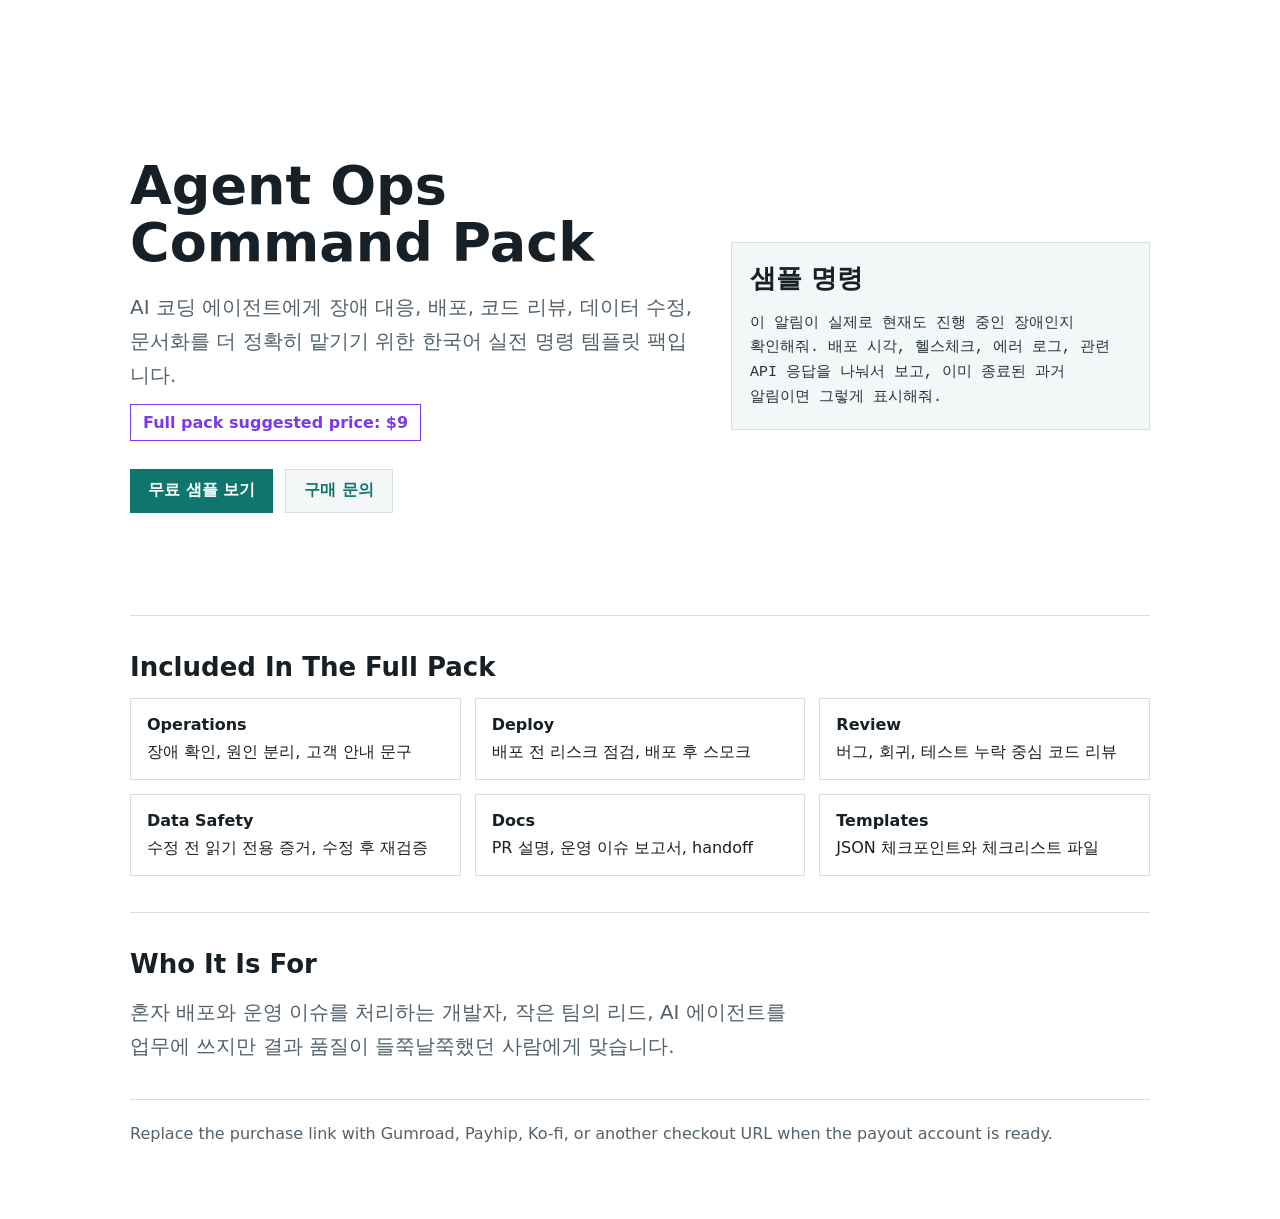
==== index.html @ 6682c503 "Create Agent Ops Command Pack teaser" ====
<!doctype html>
<html lang="ko">
  <head>
    <meta charset="utf-8" />
    <meta name="viewport" content="width=device-width, initial-scale=1" />
    <meta
      name="description"
      content="AI 코딩 에이전트에게 장애 대응, 배포, 코드 리뷰, 데이터 수정, 문서화를 맡길 때 쓰는 한국어 명령 템플릿 팩."
    />
    <title>Agent Ops Command Pack</title>
    <style>
      :root {
        color-scheme: light;
        --ink: #172026;
        --muted: #52616b;
        --line: #d6dde3;
        --surface: #ffffff;
        --soft: #f4f7f8;
        --accent: #0f766e;
        --accent-2: #7c3aed;
      }
      * {
        box-sizing: border-box;
      }
      body {
        margin: 0;
        font-family: ui-sans-serif, system-ui, -apple-system, BlinkMacSystemFont, "Segoe UI", sans-serif;
        color: var(--ink);
        background: var(--surface);
      }
      main {
        max-width: 1060px;
        margin: 0 auto;
        padding: 56px 20px 76px;
      }
      .hero {
        display: grid;
        grid-template-columns: minmax(0, 1.15fr) minmax(320px, 0.85fr);
        gap: 34px;
        align-items: center;
        min-height: 560px;
        border-bottom: 1px solid var(--line);
      }
      h1 {
        margin: 0 0 18px;
        font-size: 54px;
        line-height: 1.05;
        letter-spacing: 0;
      }
      .lead {
        margin: 0;
        max-width: 680px;
        color: var(--muted);
        font-size: 20px;
        line-height: 1.7;
      }
      .actions {
        display: flex;
        flex-wrap: wrap;
        gap: 12px;
        margin-top: 28px;
      }
      a.button {
        display: inline-flex;
        align-items: center;
        justify-content: center;
        min-height: 44px;
        padding: 0 18px;
        color: #fff;
        background: var(--accent);
        text-decoration: none;
        font-weight: 800;
      }
      a.button.secondary {
        color: var(--accent);
        background: var(--soft);
        border: 1px solid var(--line);
      }
      .preview {
        border: 1px solid var(--line);
        background: var(--soft);
        padding: 18px;
      }
      .preview h2 {
        margin-top: 0;
      }
      pre {
        margin: 0;
        white-space: pre-wrap;
        word-break: keep-all;
        line-height: 1.65;
        font-size: 15px;
        color: #24343c;
      }
      section {
        padding: 36px 0;
        border-bottom: 1px solid var(--line);
      }
      h2 {
        margin: 0 0 16px;
        font-size: 26px;
      }
      .grid {
        display: grid;
        grid-template-columns: repeat(3, minmax(0, 1fr));
        gap: 14px;
      }
      .cell {
        border: 1px solid var(--line);
        padding: 16px;
        background: #fff;
      }
      .cell strong {
        display: block;
        margin-bottom: 8px;
      }
      .price {
        display: inline-flex;
        margin-top: 12px;
        padding: 8px 12px;
        border: 1px solid var(--accent-2);
        color: var(--accent-2);
        font-weight: 800;
      }
      footer {
        padding-top: 24px;
        color: var(--muted);
      }
      @media (max-width: 780px) {
        .hero {
          grid-template-columns: 1fr;
          min-height: auto;
          padding-bottom: 34px;
        }
        h1 {
          font-size: 40px;
        }
        .grid {
          grid-template-columns: 1fr;
        }
      }
    </style>
  </head>
  <body>
    <main>
      <div class="hero">
        <div>
          <h1>Agent Ops Command Pack</h1>
          <p class="lead">
            AI 코딩 에이전트에게 장애 대응, 배포, 코드 리뷰, 데이터 수정, 문서화를 더 정확히 맡기기 위한 한국어 실전 명령 템플릿 팩입니다.
          </p>
          <div class="price">Full pack suggested price: $9</div>
          <div class="actions">
            <a class="button" href="samples.md">무료 샘플 보기</a>
            <a class="button secondary" href="https://github.com/mysubb01/agent-ops-command-pack-teaser/issues/new?title=Agent%20Ops%20Command%20Pack%20purchase">구매 문의</a>
          </div>
        </div>
        <div class="preview">
          <h2>샘플 명령</h2>
          <pre>이 알림이 실제로 현재도 진행 중인 장애인지 확인해줘. 배포 시각, 헬스체크, 에러 로그, 관련 API 응답을 나눠서 보고, 이미 종료된 과거 알림이면 그렇게 표시해줘.</pre>
        </div>
      </div>

      <section>
        <h2>Included In The Full Pack</h2>
        <div class="grid">
          <div class="cell"><strong>Operations</strong>장애 확인, 원인 분리, 고객 안내 문구</div>
          <div class="cell"><strong>Deploy</strong>배포 전 리스크 점검, 배포 후 스모크</div>
          <div class="cell"><strong>Review</strong>버그, 회귀, 테스트 누락 중심 코드 리뷰</div>
          <div class="cell"><strong>Data Safety</strong>수정 전 읽기 전용 증거, 수정 후 재검증</div>
          <div class="cell"><strong>Docs</strong>PR 설명, 운영 이슈 보고서, handoff</div>
          <div class="cell"><strong>Templates</strong>JSON 체크포인트와 체크리스트 파일</div>
        </div>
      </section>

      <section>
        <h2>Who It Is For</h2>
        <p class="lead">
          혼자 배포와 운영 이슈를 처리하는 개발자, 작은 팀의 리드, AI 에이전트를 업무에 쓰지만 결과 품질이 들쭉날쭉했던 사람에게 맞습니다.
        </p>
      </section>

      <footer>
        Replace the purchase link with Gumroad, Payhip, Ko-fi, or another checkout URL when the payout account is ready.
      </footer>
    </main>
  </body>
</html>
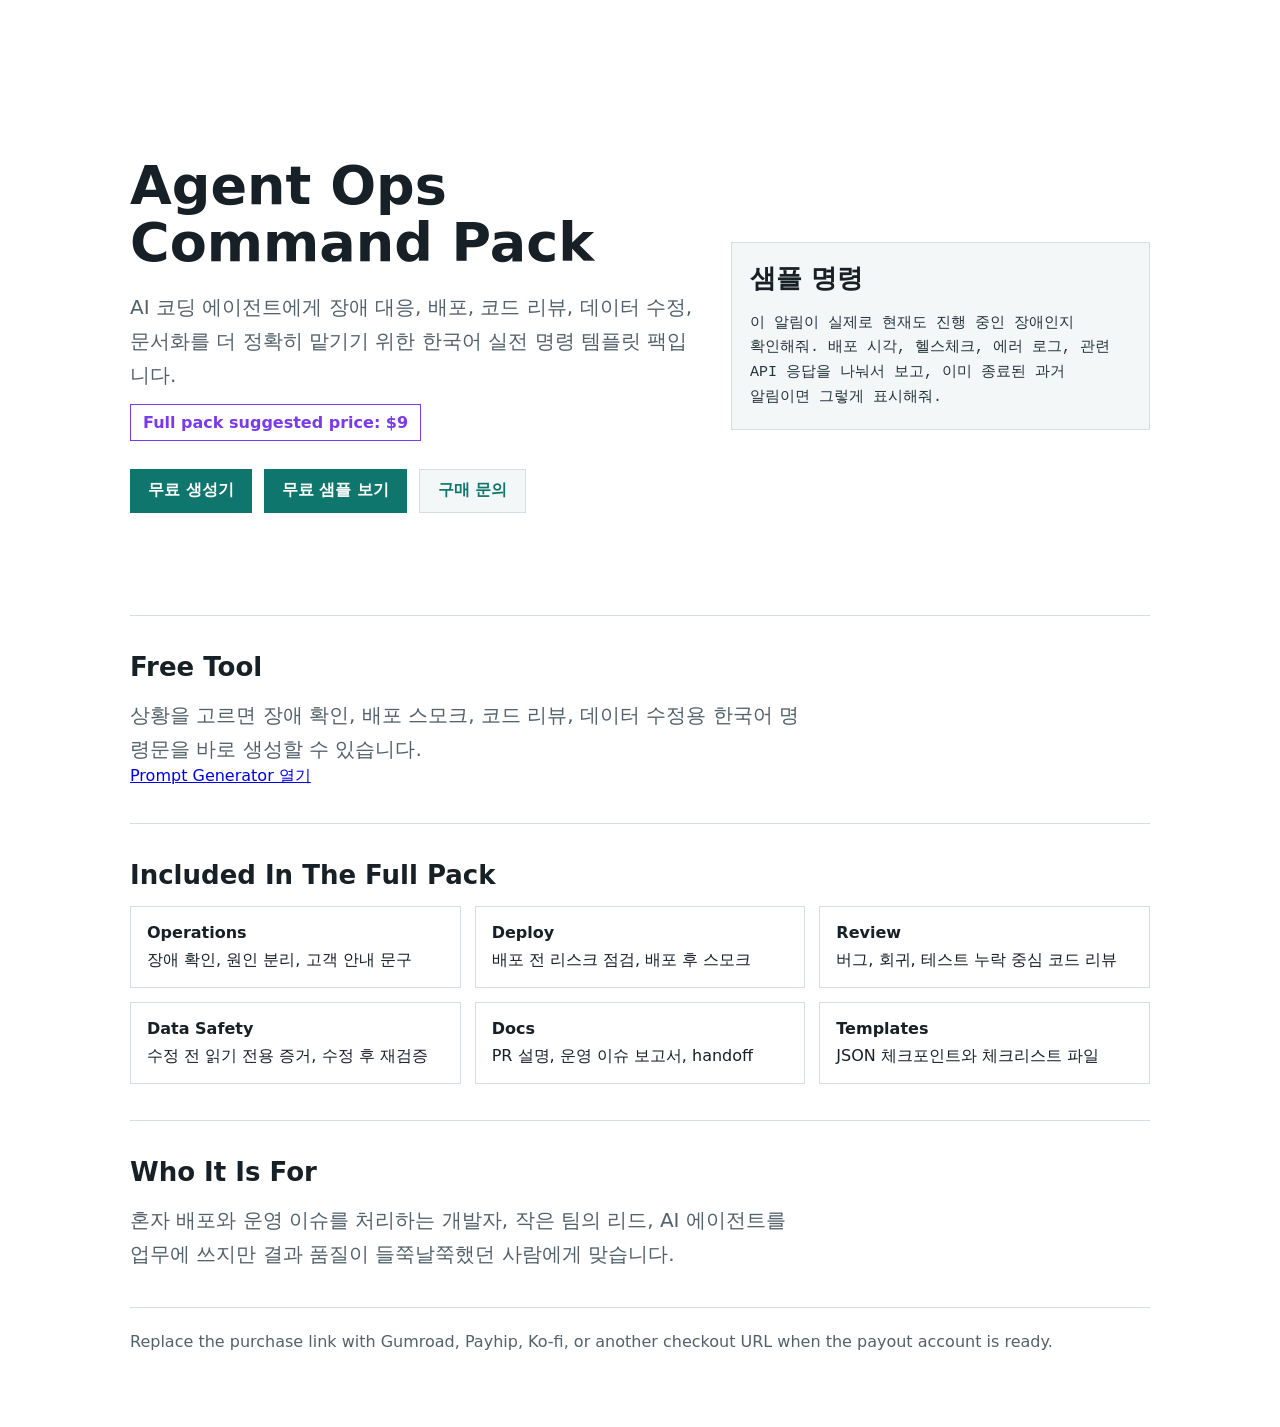
==== commit e895563f: "Add free prompt generator" ====
--- a/index.html
+++ b/index.html
@@ -151,6 +151,7 @@
           </p>
           <div class="price">Full pack suggested price: $9</div>
           <div class="actions">
+            <a class="button" href="generator.html">무료 생성기</a>
             <a class="button" href="samples.md">무료 샘플 보기</a>
             <a class="button secondary" href="https://github.com/mysubb01/agent-ops-command-pack-teaser/issues/new?title=Agent%20Ops%20Command%20Pack%20purchase">구매 문의</a>
           </div>
@@ -160,6 +161,14 @@
           <pre>이 알림이 실제로 현재도 진행 중인 장애인지 확인해줘. 배포 시각, 헬스체크, 에러 로그, 관련 API 응답을 나눠서 보고, 이미 종료된 과거 알림이면 그렇게 표시해줘.</pre>
         </div>
       </div>
+
+      <section>
+        <h2>Free Tool</h2>
+        <p class="lead">
+          상황을 고르면 장애 확인, 배포 스모크, 코드 리뷰, 데이터 수정용 한국어 명령문을 바로 생성할 수 있습니다.
+        </p>
+        <a class="cta" href="generator.html">Prompt Generator 열기</a>
+      </section>
 
       <section>
         <h2>Included In The Full Pack</h2>
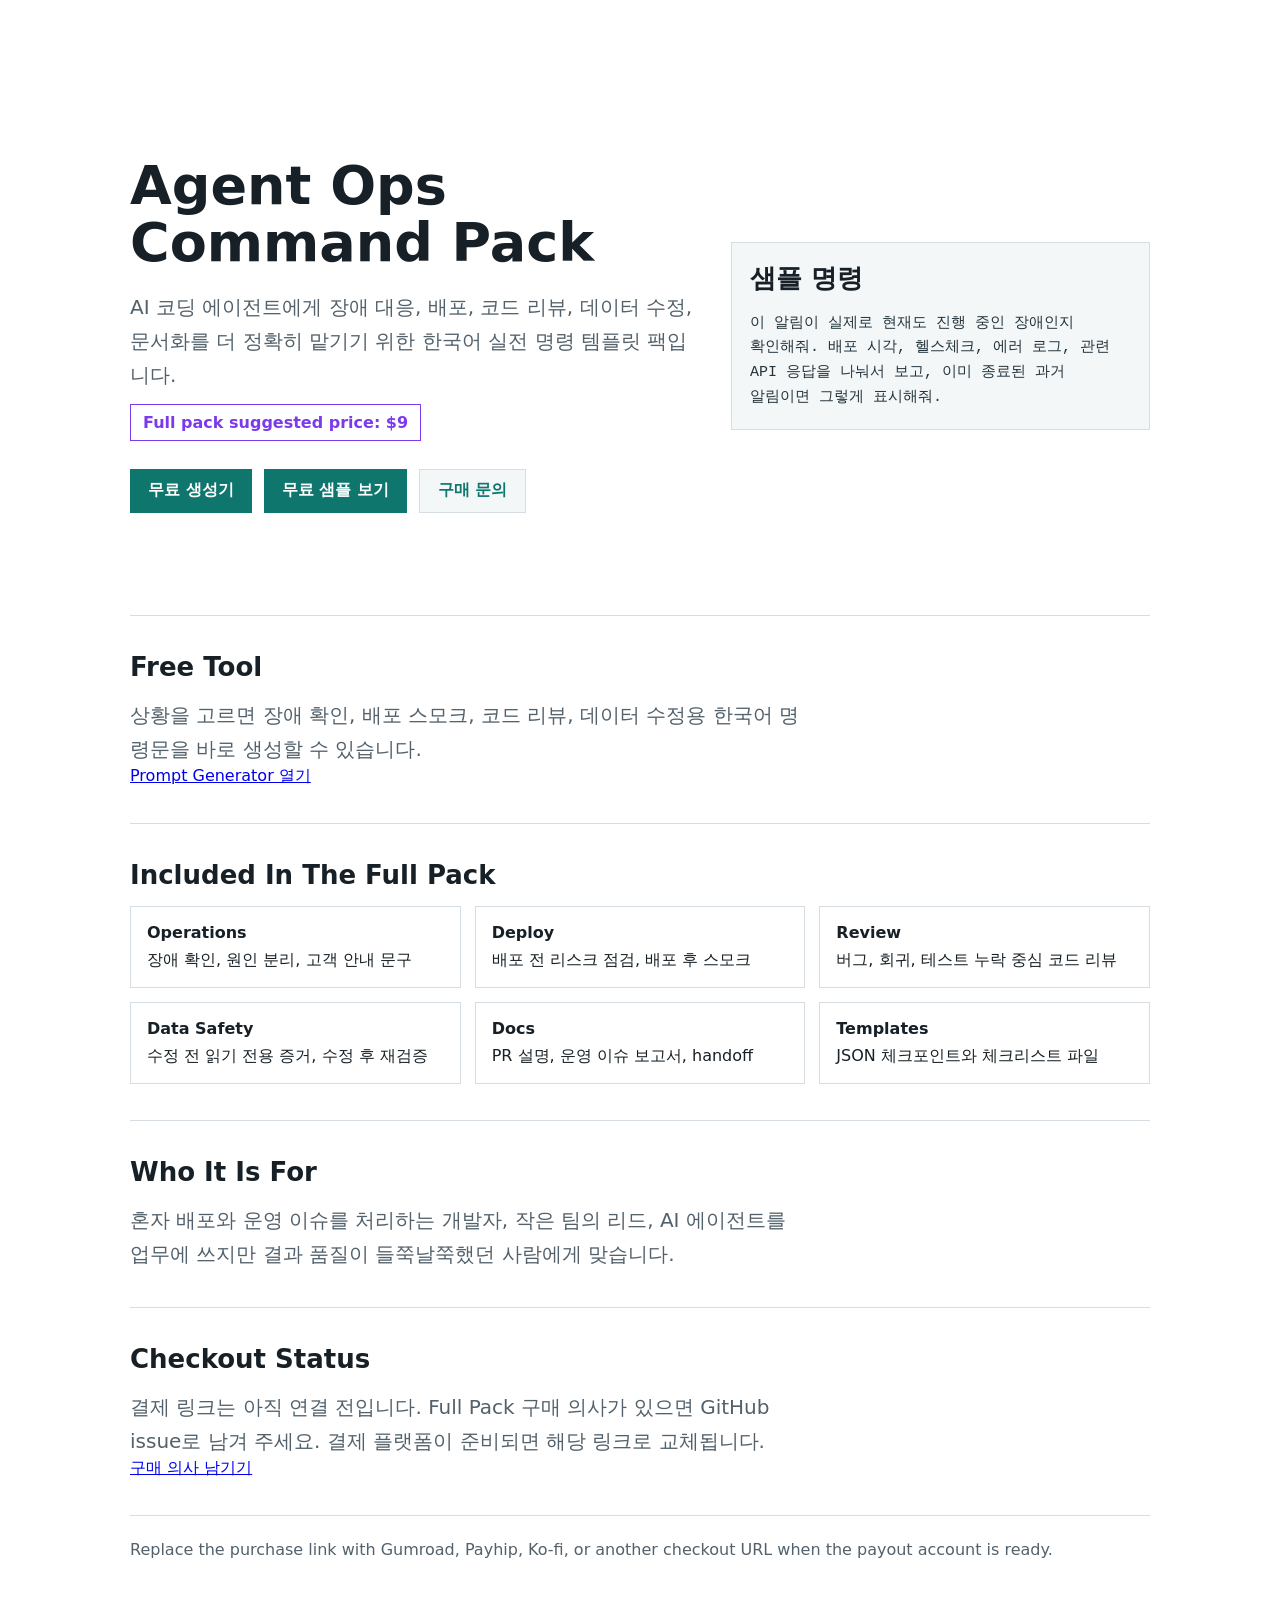
==== commit 9a5a5489: "Add purchase inquiry flow" ====
--- a/index.html
+++ b/index.html
@@ -153,7 +153,7 @@
           <div class="actions">
             <a class="button" href="generator.html">무료 생성기</a>
             <a class="button" href="samples.md">무료 샘플 보기</a>
-            <a class="button secondary" href="https://github.com/mysubb01/agent-ops-command-pack-teaser/issues/new?title=Agent%20Ops%20Command%20Pack%20purchase">구매 문의</a>
+            <a class="button secondary" href="https://github.com/mysubb01/agent-ops-command-pack-teaser/issues/new?template=purchase-interest.yml">구매 문의</a>
           </div>
         </div>
         <div class="preview">
@@ -189,6 +189,14 @@
         </p>
       </section>
 
+      <section>
+        <h2>Checkout Status</h2>
+        <p class="lead">
+          결제 링크는 아직 연결 전입니다. Full Pack 구매 의사가 있으면 GitHub issue로 남겨 주세요. 결제 플랫폼이 준비되면 해당 링크로 교체됩니다.
+        </p>
+        <a class="cta" href="https://github.com/mysubb01/agent-ops-command-pack-teaser/issues/new?template=purchase-interest.yml">구매 의사 남기기</a>
+      </section>
+
       <footer>
         Replace the purchase link with Gumroad, Payhip, Ko-fi, or another checkout URL when the payout account is ready.
       </footer>
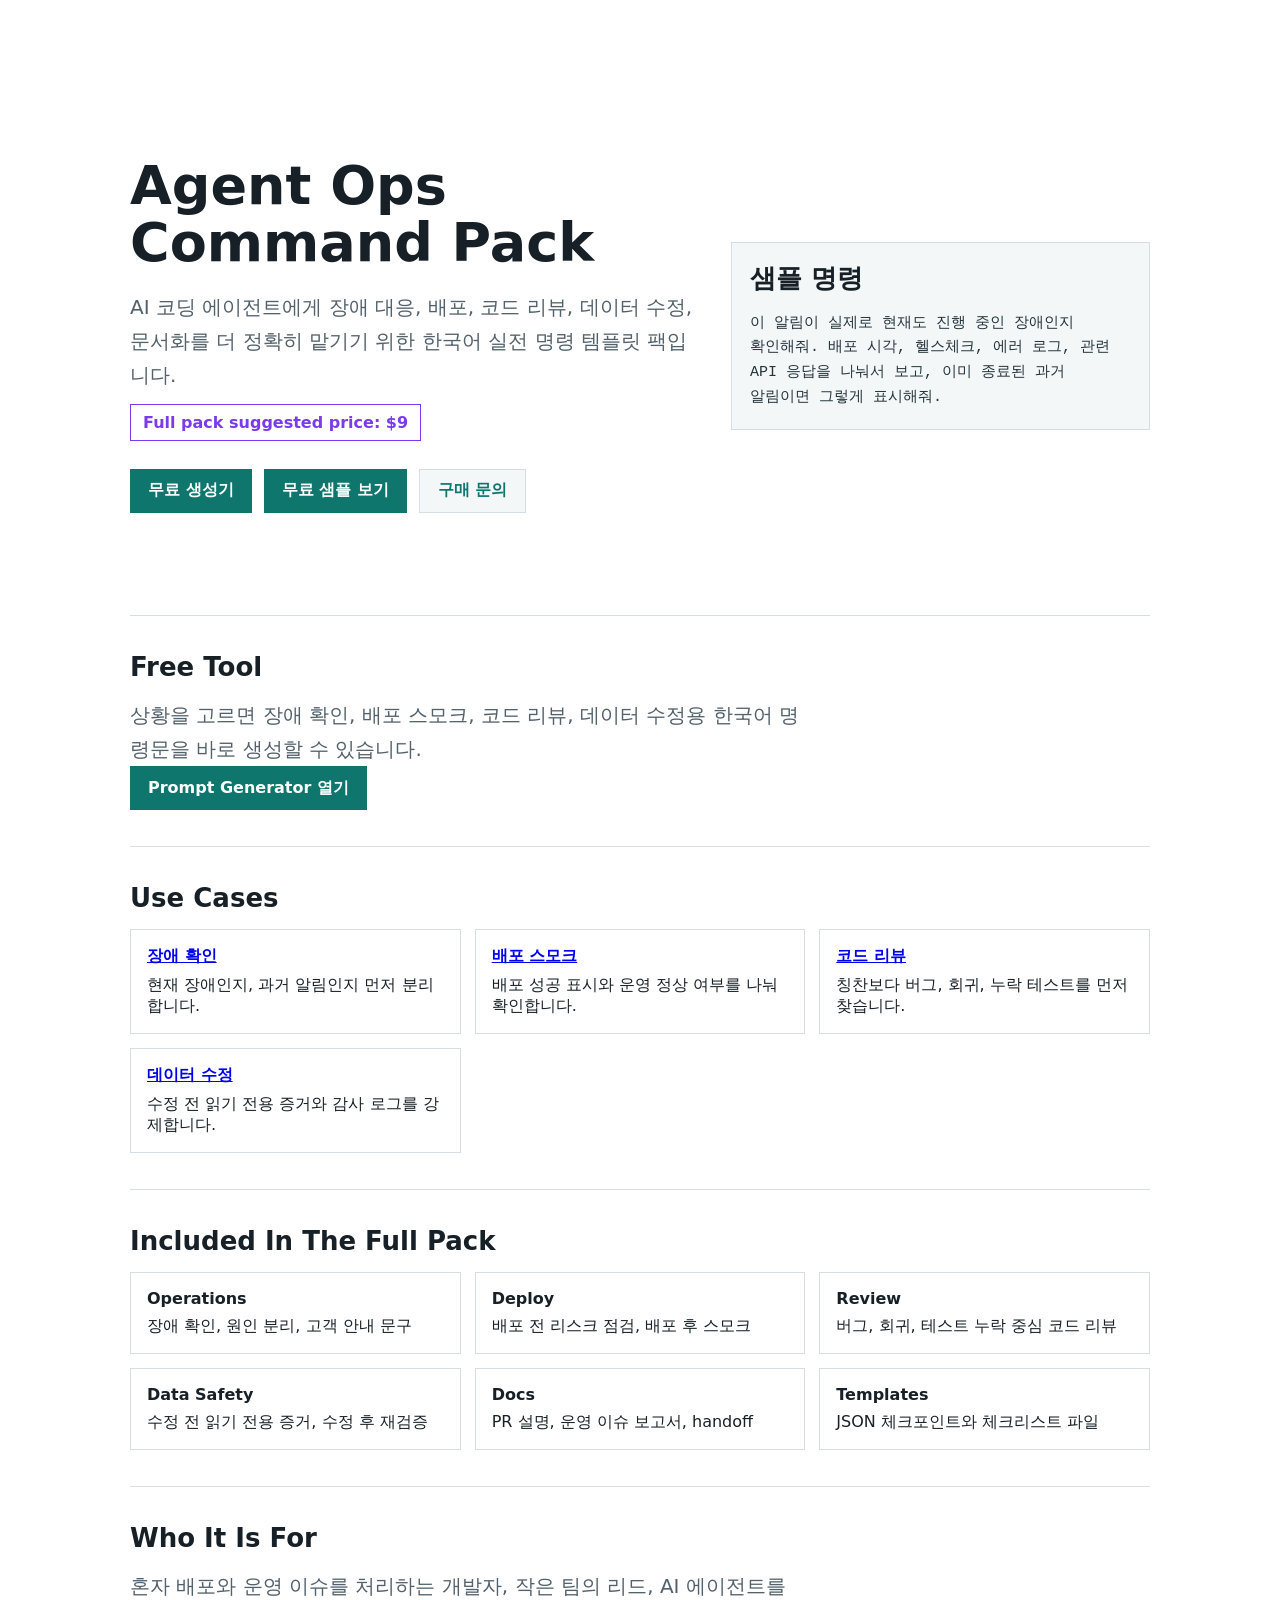
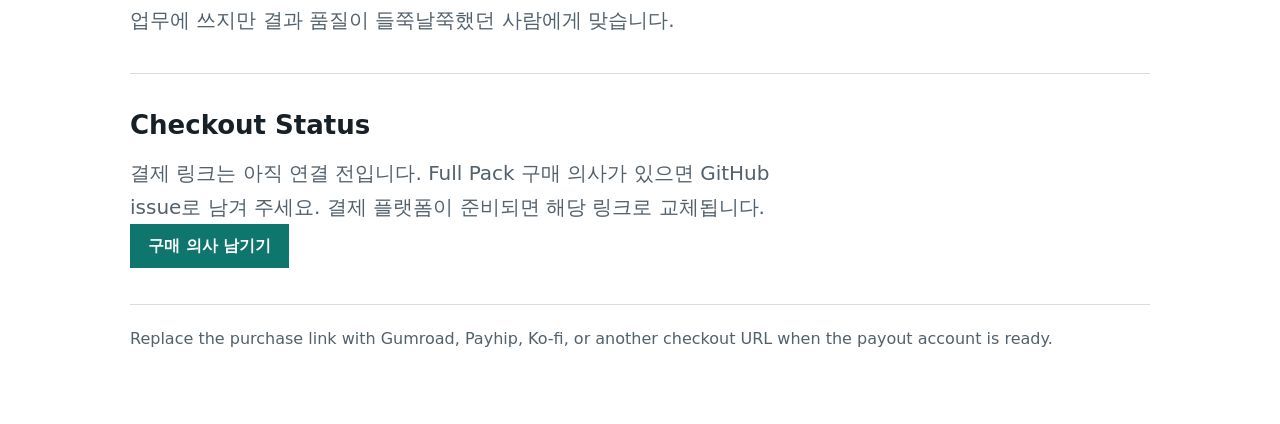
==== commit 3ef1cc51: "Add use-case SEO pages" ====
--- a/index.html
+++ b/index.html
@@ -60,7 +60,8 @@
         gap: 12px;
         margin-top: 28px;
       }
-      a.button {
+      a.button,
+      a.cta {
         display: inline-flex;
         align-items: center;
         justify-content: center;
@@ -171,6 +172,16 @@
       </section>
 
       <section>
+        <h2>Use Cases</h2>
+        <div class="grid">
+          <div class="cell"><strong><a href="pages/incident-triage.html">장애 확인</a></strong>현재 장애인지, 과거 알림인지 먼저 분리합니다.</div>
+          <div class="cell"><strong><a href="pages/deploy-smoke.html">배포 스모크</a></strong>배포 성공 표시와 운영 정상 여부를 나눠 확인합니다.</div>
+          <div class="cell"><strong><a href="pages/code-review.html">코드 리뷰</a></strong>칭찬보다 버그, 회귀, 누락 테스트를 먼저 찾습니다.</div>
+          <div class="cell"><strong><a href="pages/data-correction.html">데이터 수정</a></strong>수정 전 읽기 전용 증거와 감사 로그를 강제합니다.</div>
+        </div>
+      </section>
+
+      <section>
         <h2>Included In The Full Pack</h2>
         <div class="grid">
           <div class="cell"><strong>Operations</strong>장애 확인, 원인 분리, 고객 안내 문구</div>
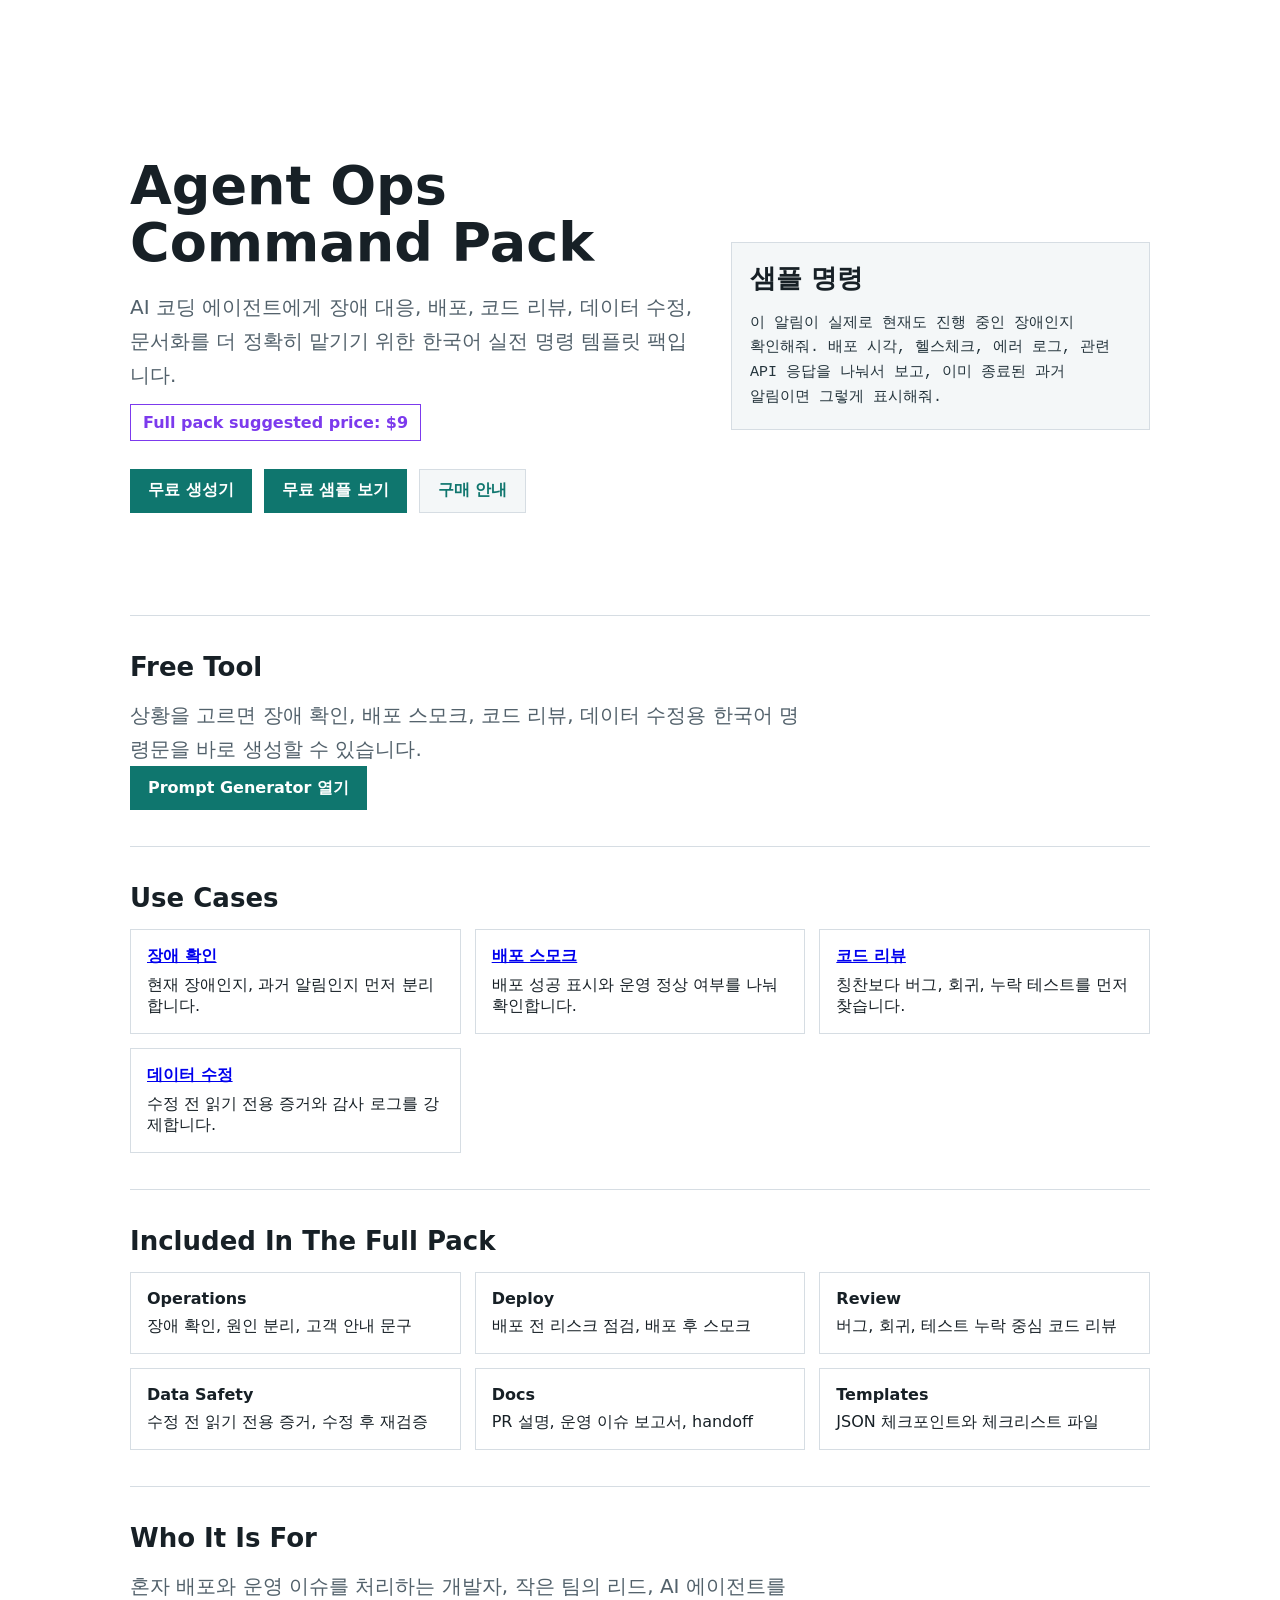
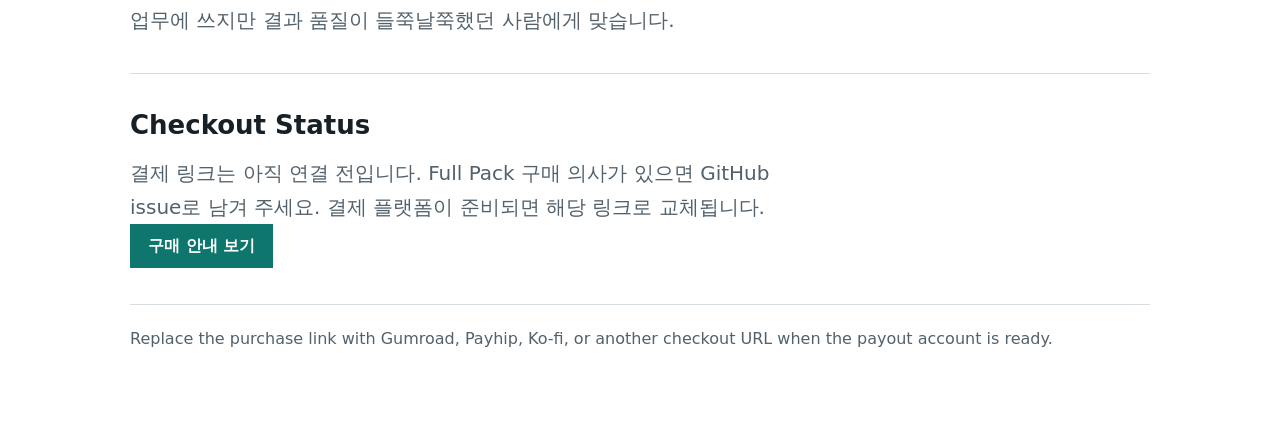
==== commit 6daea247: "Add dedicated buy page" ====
--- a/index.html
+++ b/index.html
@@ -7,6 +7,40 @@
       name="description"
       content="AI 코딩 에이전트에게 장애 대응, 배포, 코드 리뷰, 데이터 수정, 문서화를 맡길 때 쓰는 한국어 명령 템플릿 팩."
     />
+    <link rel="canonical" href="https://mysubb01.github.io/agent-ops-command-pack-teaser/" />
+    <meta property="og:type" content="product" />
+    <meta property="og:title" content="Agent Ops Command Pack" />
+    <meta
+      property="og:description"
+      content="AI 코딩 에이전트에게 운영 업무를 더 정확히 맡기기 위한 한국어 명령 템플릿 팩. Suggested launch price: 9 USD."
+    />
+    <meta property="og:url" content="https://mysubb01.github.io/agent-ops-command-pack-teaser/" />
+    <meta name="twitter:card" content="summary" />
+    <meta name="twitter:title" content="Agent Ops Command Pack" />
+    <meta
+      name="twitter:description"
+      content="장애 대응, 배포, 코드 리뷰, 데이터 수정용 한국어 AI 에이전트 명령 템플릿 팩."
+    />
+    <script type="application/ld+json">
+      {
+        "@context": "https://schema.org",
+        "@type": "Product",
+        "name": "Agent Ops Command Pack",
+        "description": "Korean command templates for using AI coding agents in incident triage, deployment checks, code review, data correction, and handoff workflows.",
+        "brand": {
+          "@type": "Brand",
+          "name": "Agent Ops"
+        },
+        "url": "https://mysubb01.github.io/agent-ops-command-pack-teaser/",
+        "offers": {
+          "@type": "Offer",
+          "price": "9",
+          "priceCurrency": "USD",
+          "availability": "https://schema.org/PreOrder",
+          "url": "https://github.com/mysubb01/agent-ops-command-pack-teaser/issues/new?template=purchase-interest.yml"
+        }
+      }
+    </script>
     <title>Agent Ops Command Pack</title>
     <style>
       :root {
@@ -154,7 +188,7 @@
           <div class="actions">
             <a class="button" href="generator.html">무료 생성기</a>
             <a class="button" href="samples.md">무료 샘플 보기</a>
-            <a class="button secondary" href="https://github.com/mysubb01/agent-ops-command-pack-teaser/issues/new?template=purchase-interest.yml">구매 문의</a>
+            <a class="button secondary" href="buy.html">구매 안내</a>
           </div>
         </div>
         <div class="preview">
@@ -205,7 +239,7 @@
         <p class="lead">
           결제 링크는 아직 연결 전입니다. Full Pack 구매 의사가 있으면 GitHub issue로 남겨 주세요. 결제 플랫폼이 준비되면 해당 링크로 교체됩니다.
         </p>
-        <a class="cta" href="https://github.com/mysubb01/agent-ops-command-pack-teaser/issues/new?template=purchase-interest.yml">구매 의사 남기기</a>
+        <a class="cta" href="buy.html">구매 안내 보기</a>
       </section>
 
       <footer>
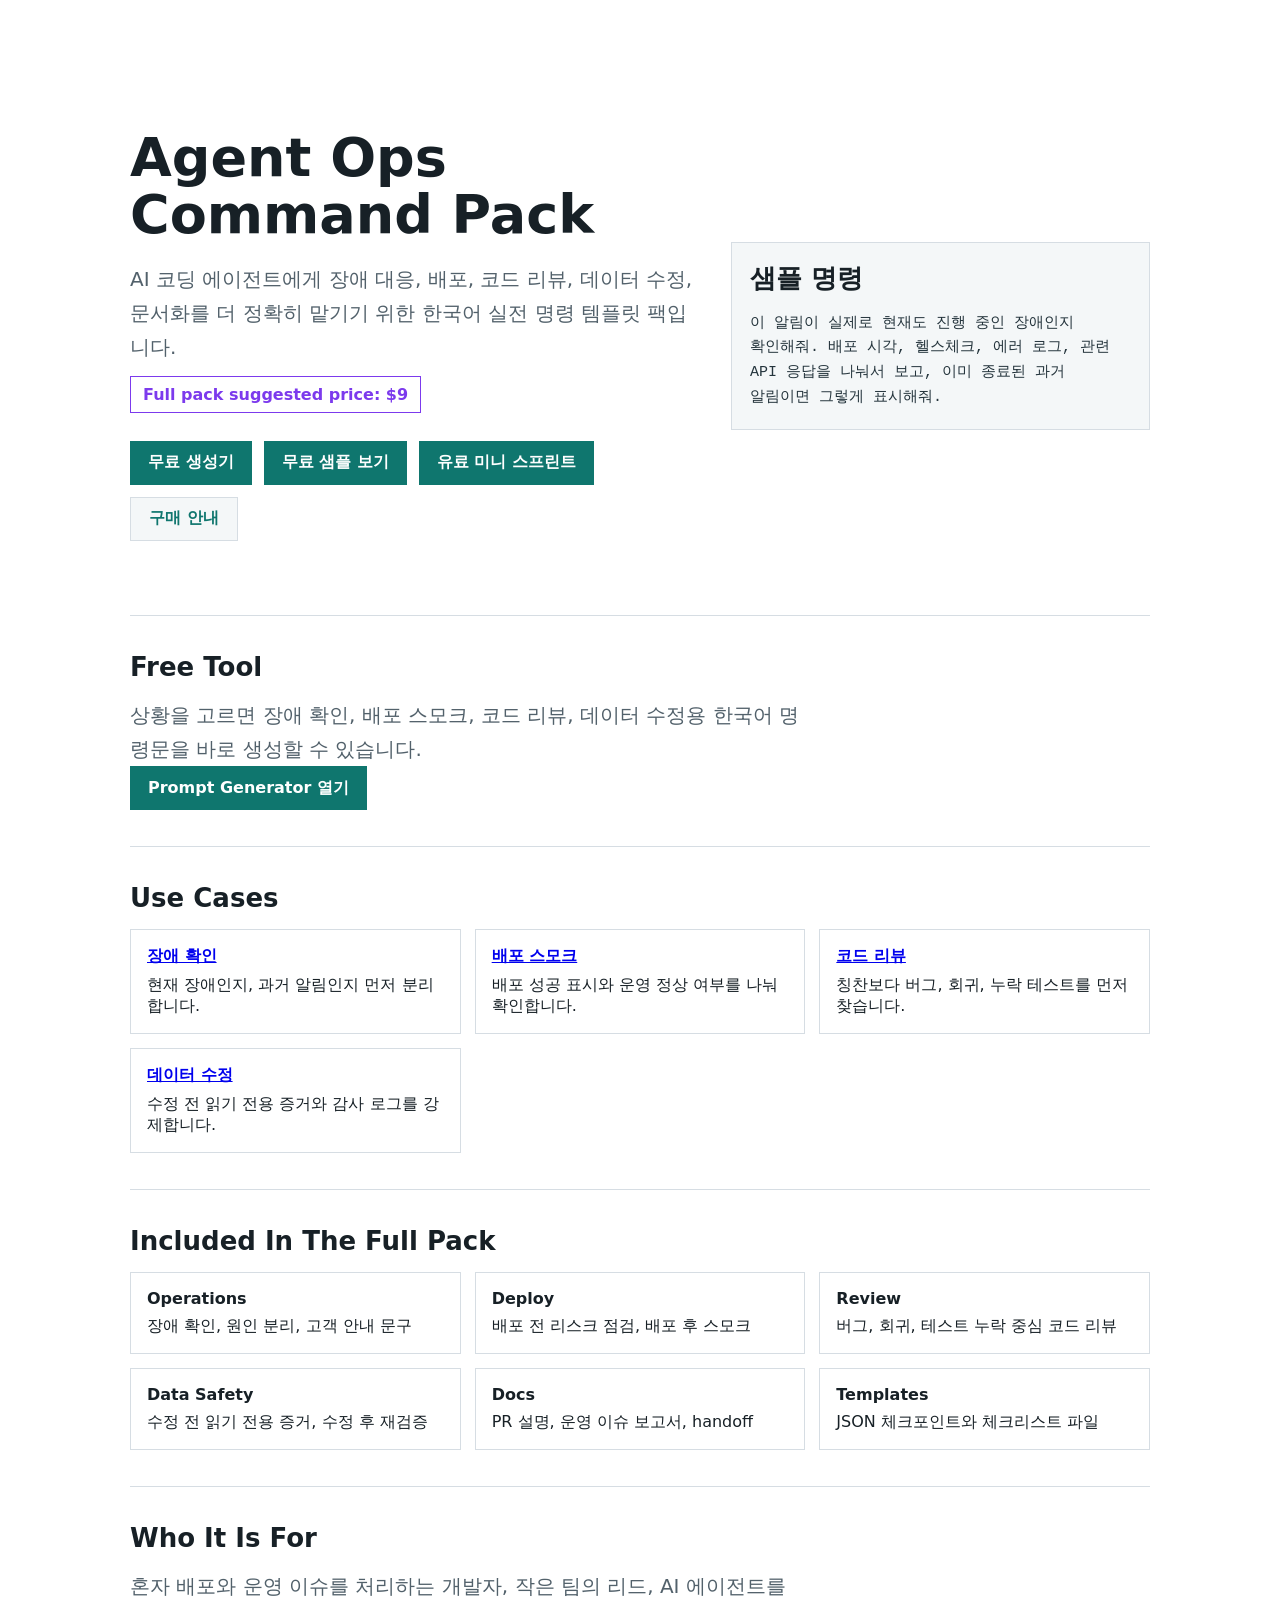
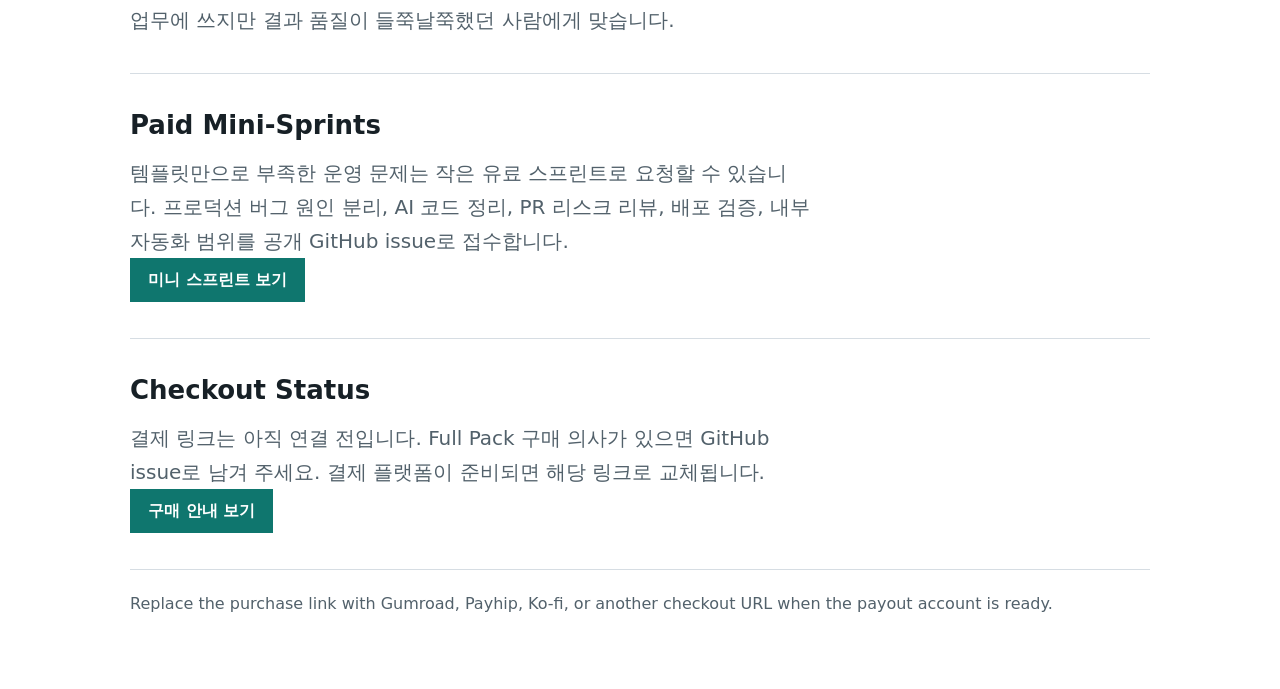
==== commit 7d4943ba: "Add paid mini-sprint intake" ====
--- a/index.html
+++ b/index.html
@@ -188,6 +188,7 @@
           <div class="actions">
             <a class="button" href="generator.html">무료 생성기</a>
             <a class="button" href="samples.md">무료 샘플 보기</a>
+            <a class="button" href="service.html">유료 미니 스프린트</a>
             <a class="button secondary" href="buy.html">구매 안내</a>
           </div>
         </div>
@@ -235,6 +236,14 @@
       </section>
 
       <section>
+        <h2>Paid Mini-Sprints</h2>
+        <p class="lead">
+          템플릿만으로 부족한 운영 문제는 작은 유료 스프린트로 요청할 수 있습니다. 프로덕션 버그 원인 분리, AI 코드 정리, PR 리스크 리뷰, 배포 검증, 내부 자동화 범위를 공개 GitHub issue로 접수합니다.
+        </p>
+        <a class="cta" href="service.html">미니 스프린트 보기</a>
+      </section>
+
+      <section>
         <h2>Checkout Status</h2>
         <p class="lead">
           결제 링크는 아직 연결 전입니다. Full Pack 구매 의사가 있으면 GitHub issue로 남겨 주세요. 결제 플랫폼이 준비되면 해당 링크로 교체됩니다.
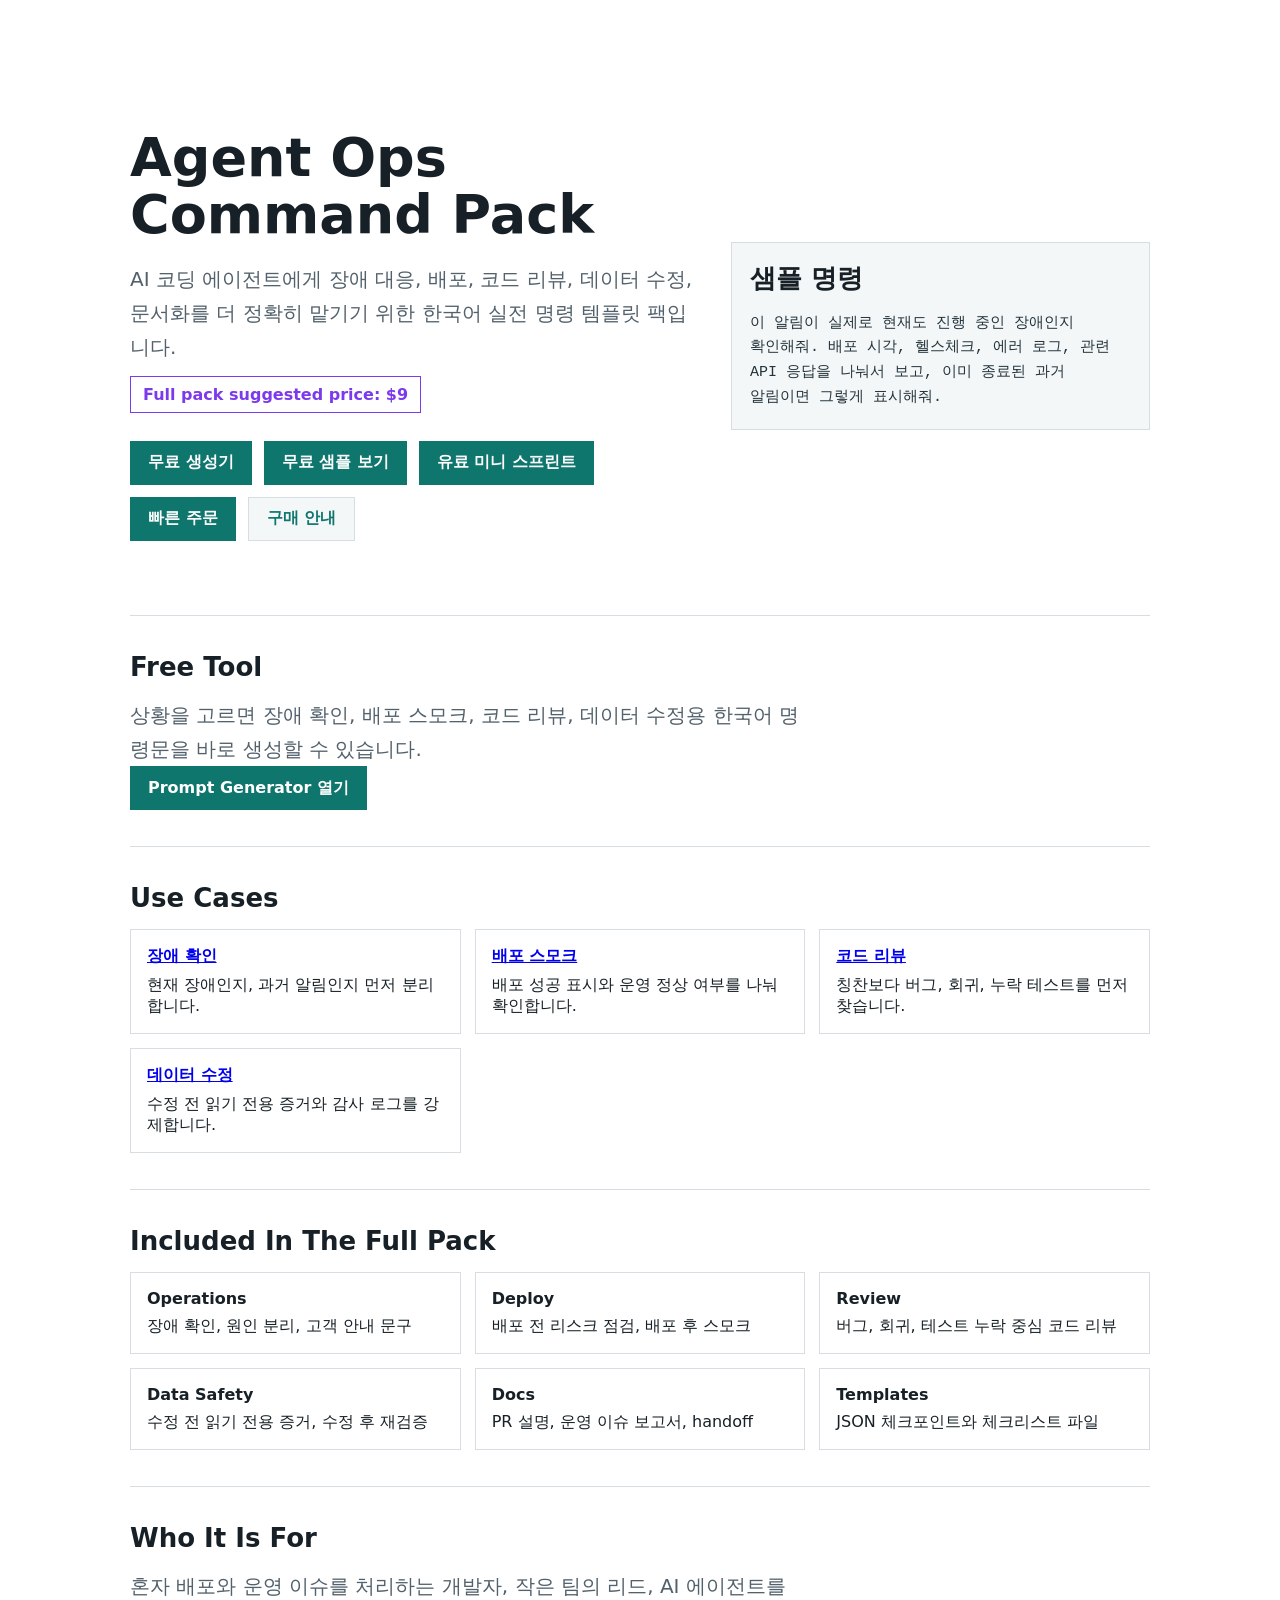
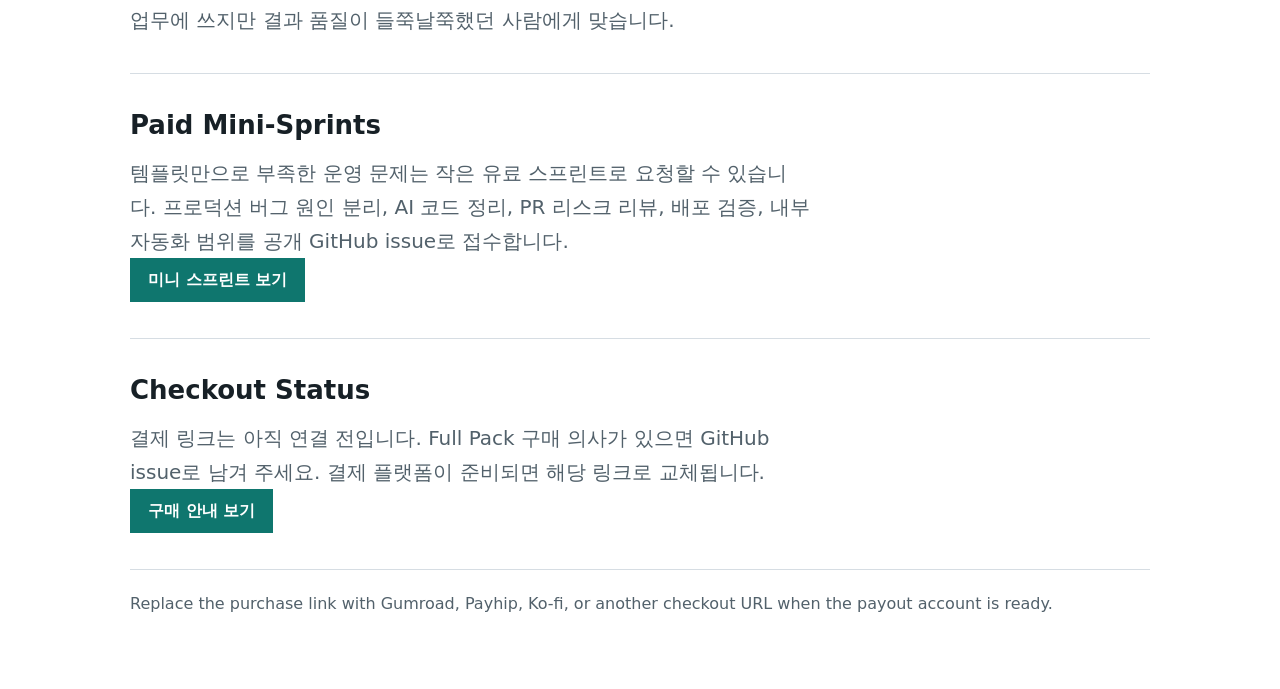
==== commit fba96332: "Add fast order page" ====
--- a/index.html
+++ b/index.html
@@ -189,6 +189,7 @@
             <a class="button" href="generator.html">무료 생성기</a>
             <a class="button" href="samples.md">무료 샘플 보기</a>
             <a class="button" href="service.html">유료 미니 스프린트</a>
+            <a class="button" href="order.html">빠른 주문</a>
             <a class="button secondary" href="buy.html">구매 안내</a>
           </div>
         </div>
